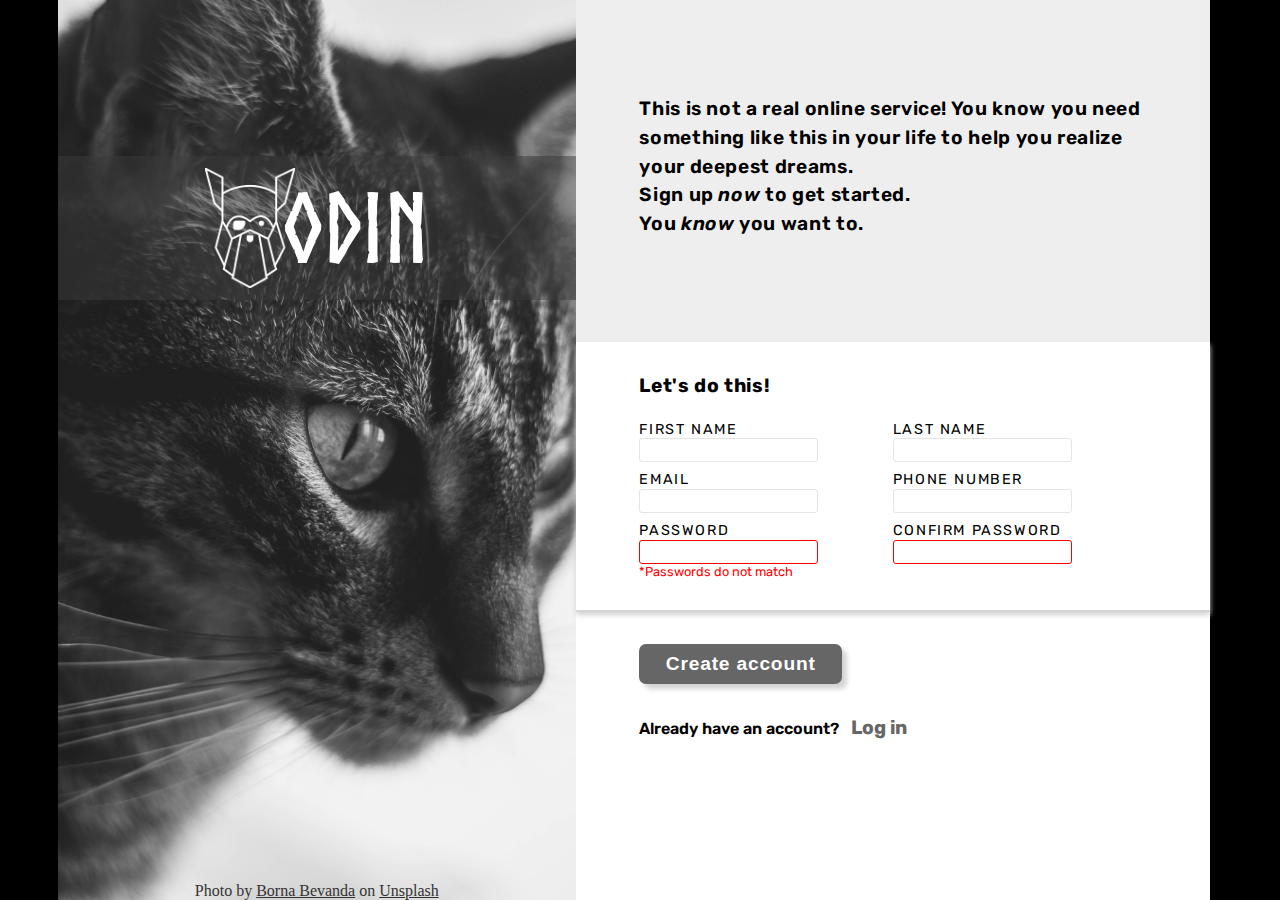
==== log_in.html @ 0611489b "Finish page styling" ====
<!DOCTYPE html>
<html lang="en">
<head>
    <meta charset="UTF-8">
    <meta name="viewport" content="width=device-width, initial-scale=1.0">
    <title>Sign Up</title>
    <link rel="stylesheet" href="style.css">
    <script src="main.js"></script>
    <link rel="stylesheet" href="https://fonts.googleapis.com/css2?family=Rubik">
    <link rel="icon" sizes="180x180" href="apple-touch-icon.png">
    <!-- <link rel="apple-touch-icon" sizes="180x180" href="apple-touch-icon.png">
    <link rel="icon" type="image/png" sizes="32x32" href="favicon-32x32.png">
    <link rel="icon" type="image/png" sizes="16x16" href="favicon-16x16.png">
    <link rel="manifest" href="site.webmanifest"> -->
</head>
<body>
    <div id="main_container">
        <div id="left_panel">
            <div id="logo_container">
                <div id="logo">
                    <img src="Images/odin-lined.png" alt="Odin Logo" id="logo_image">
                </div>
                <div id="logo_text">
                    <p>ODIN</p>
                </div>
            </div>
            <div id="image_info">
                Photo by <a href="https://unsplash.com/@33bevanda?utm_content=creditCopyText&utm_medium=referral&utm_source=unsplash" target="_blank">Borna Bevanda</a> on <a href="https://unsplash.com/photos/gray-tabby-kitten-leaning-on-white-wall-VwqecUsYKvs?utm_content=creditCopyText&utm_medium=referral&utm_source=unsplash" target="_blank">Unsplash</a>
            </div>
        </div>
        <div id="right_panel">
            <div id="form_description">
                <p>This is not a real online service! You know you need something like this in your life to help you realize your deepest dreams.</p>
                <p>Sign up <em>now</em> to get started.</p>
                <p></p>
                <p>You <em>know</em> you want to.</p>
            </div>
            <div id="form">
                <h2>Let's do this!</h2>
                <form action="https://httpbin.org/post" method="post" id="sign_up_form">
                                <div id="form_container">
                                    <div class="input_element">
                                        <label for="first_name">FIRST NAME</label>
                                        <input type="text" name="first_name" id="first_name" minlength="3" maxlength="20" required>
                                    </div>
                                    <div class="input_element">
                                        <label for="last_name">LAST NAME</label>
                                        <input type="text" name="last_name" id="last_name" minlength="3" maxlength="30" required>
                                    </div>
                                    <div class="input_element">
                                        <label for="email">EMAIL</label>
                                        <input type="email" name="email" id="email" required>
                                    </div>
                                    <div class="input_element">
                                        <label for="phone">PHONE NUMBER</label>
                                        <input type="tel" name="phone" id="phone">
                                    </div>
                                    <div class="input_element">
                                        <label for="pass_1">PASSWORD</label>
                                        <input type="password" class="error" name="pass_1" id="pass_1" required minlength="8" maxlength="20">
                                    </div>
                                    <div class="input_element">
                                        <label for="pass_2">CONFIRM PASSWORD</label>
                                        <input type="password" class="error" name="pass_2" id="pass_2" required minlength="8" maxlength="20">
                                    </div>
                                    <div id="not_match">*Passwords do not match</div>
                                </div>
                    </form>
            </div>
            <div id="submit_section">
                <button type="submit" form="sign_up_form" id="submit_button">Create account</button>
                <p id="already">Already have an account?<a href="log_in.html" id="log_in">Log in</a></p>
                
            </div>
        </div>
    </div>
</body>
</html>
---- style.css ----
/* Reset and base styles  */
* {
	padding: 0px;
	margin: 0px;
	border: none;
}

*,
*::before,
*::after {
	box-sizing: border-box;
}

/* Links */

a, a:link, a:visited  {
    text-decoration: none;
}

a:hover  {
    text-decoration: none;
}

/* Body and main container style */
body {
    background-color: #000;
    height: 100vh;
    min-width: 1000px;
    width: 90vw;
}

#main_container {
    width: 100%;
    height: 100%;
    margin: 0 5%;
    display: flex;
    flex-direction: row;
}

/* Left panel (logo part) style */
@font-face {
    font-family: Norse-Bold;
    src: url(Fonts/Norse-Bold.otf);
}
#left_panel {
    width: 45%;
    background-image: url("Images/main_img_2.jpg");
    background-size: cover;
    display: flex;
    flex-direction: column;
    justify-content: space-between;
}

#logo_container {
    margin-top: 30%;
    display: flex;
    flex-direction: row;
    justify-content: center;
    align-items: center;
    background-color: rgba(58, 58, 58, 0.5);
}

#logo {
    width: 15%;
    height: 9rem;
}

#logo_image {
    /* width: 100%; */
    height: 7.5rem;
    margin: 0.75rem auto;
}

#logo_text p {
    font-family: Norse-Bold;
    font-size: 6rem;
    color: #fff;
}

#image_info {
    text-align: center;
    color: #333;
}

#image_info a {
    color: #333;
    text-decoration: underline;
}

/* Right panel (sign up form) style */
#right_panel {
    width: 55%;
    background-color: #fff;
    display: flex;
    flex-direction: column;
    justify-content: space-evenly;
}

#right_panel div {
    font-family: Rubik, Arial, Helvetica, sans-serif;
}

#form_description {
    padding: 15% 10%;
    height: 38%;
    background-color: #eee;
    font-size: 1.2rem;
    font-weight: 600;
    letter-spacing: 0.04rem;
    line-height: 1.5em;
}

#form {
    height: 30%;
    padding: 5% 10%;
    border-bottom: lightgray 2px solid;
    box-shadow: lightgray 0 3px 5px;
}

#form h2 {
    font-size: 1.2rem;
    letter-spacing: 0.04rem;
    margin-bottom: 1rem;
}

#form_container {
    display: flex;
    flex-direction: row;
    flex-wrap: wrap;
    justify-content: space-between;
}

.input_element {
    width: 50%;
}

#form label {
    font-size: 0.9rem;
    letter-spacing: 0.1rem;
    display: block;
    margin: 0.5rem 0 0 0;
}

#form input {
    height: 1.5rem;
    border: #e5e5e5 1px solid;
    border-radius: 3px;
    margin: 0.05rem 0;
}

#form .error {
    border: red 1px solid;
}

#form input:focus {
    border: none;
    outline: blue 1px solid;;
    box-shadow: lightgray 5px 5px 5px;
}

#not_match {
    color: red;
    font-size: 0.8rem;
}

#submit_section {
    height: 32%;
    padding: 5% 10%;
}

#submit_button {
    background-color: #666;
    width:40%;
    height: 18%;
    color: #fff;
    font-size: 1.2rem;
    font-weight: 600;
    letter-spacing: 0.05rem;
    border-radius: 7px;
    box-shadow: lightgray 5px 5px 5px;
}

#submit_section p {
    margin-top: 2rem;
    font-weight: 600;
}

#submit_section a {
    margin-left: 0.7rem;
    font-size: 120%;
    font-weight: bold;
    color: #666;
}
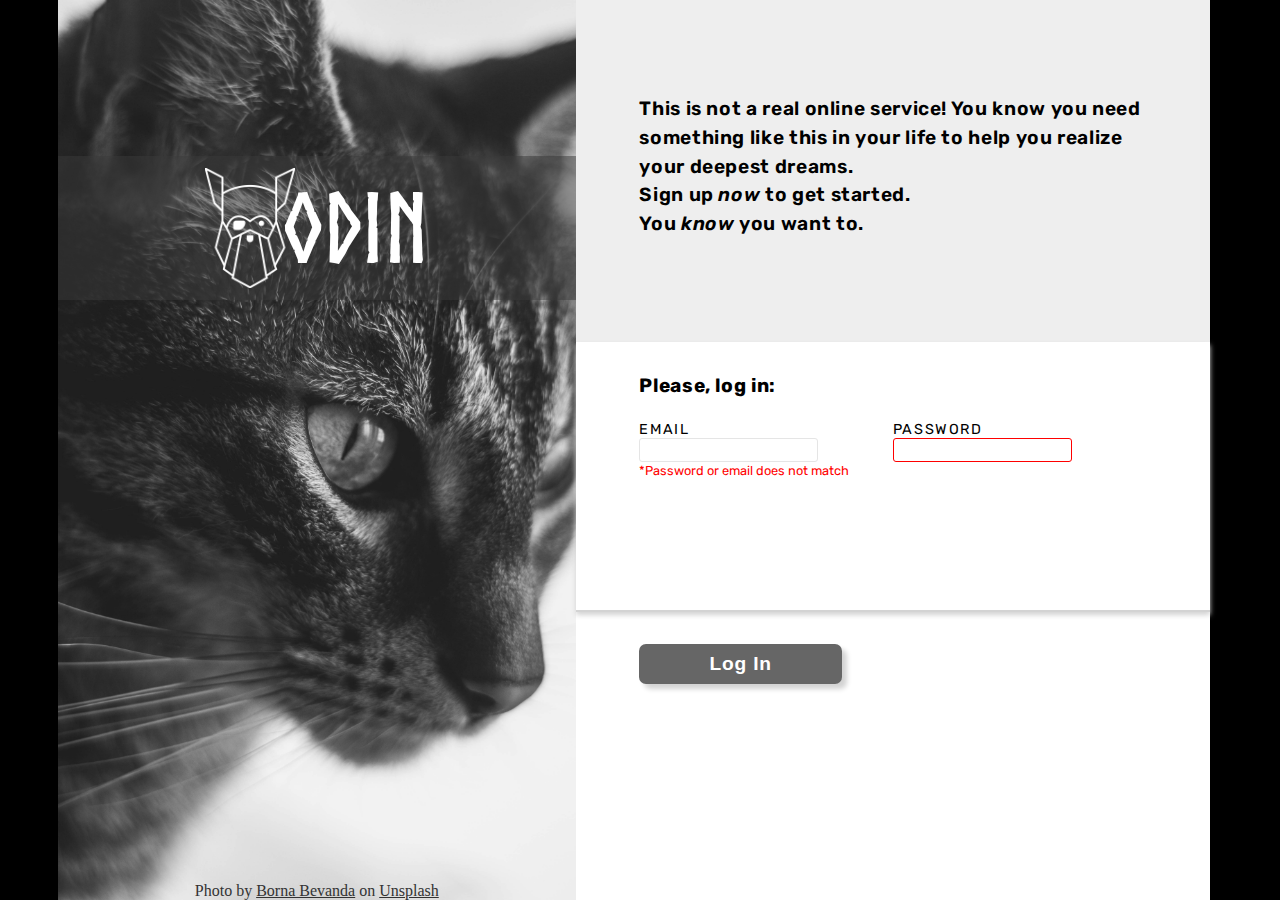
==== commit d3d504b7: "Add min width and height, also add Log In page" ====
--- a/log_in.html
+++ b/log_in.html
@@ -3,7 +3,7 @@
 <head>
     <meta charset="UTF-8">
     <meta name="viewport" content="width=device-width, initial-scale=1.0">
-    <title>Sign Up</title>
+    <title>Log In</title>
     <link rel="stylesheet" href="style.css">
     <script src="main.js"></script>
     <link rel="stylesheet" href="https://fonts.googleapis.com/css2?family=Rubik">
@@ -36,40 +36,40 @@
                 <p>You <em>know</em> you want to.</p>
             </div>
             <div id="form">
-                <h2>Let's do this!</h2>
+                <h2>Please, log in:</h2>
                 <form action="https://httpbin.org/post" method="post" id="sign_up_form">
                                 <div id="form_container">
-                                    <div class="input_element">
+                                    <!-- <div class="input_element">
                                         <label for="first_name">FIRST NAME</label>
                                         <input type="text" name="first_name" id="first_name" minlength="3" maxlength="20" required>
                                     </div>
                                     <div class="input_element">
                                         <label for="last_name">LAST NAME</label>
                                         <input type="text" name="last_name" id="last_name" minlength="3" maxlength="30" required>
-                                    </div>
+                                    </div> -->
                                     <div class="input_element">
                                         <label for="email">EMAIL</label>
                                         <input type="email" name="email" id="email" required>
                                     </div>
-                                    <div class="input_element">
+                                    <!-- <div class="input_element">
                                         <label for="phone">PHONE NUMBER</label>
                                         <input type="tel" name="phone" id="phone">
-                                    </div>
+                                    </div> -->
                                     <div class="input_element">
                                         <label for="pass_1">PASSWORD</label>
                                         <input type="password" class="error" name="pass_1" id="pass_1" required minlength="8" maxlength="20">
                                     </div>
-                                    <div class="input_element">
+                                    <!-- <div class="input_element">
                                         <label for="pass_2">CONFIRM PASSWORD</label>
                                         <input type="password" class="error" name="pass_2" id="pass_2" required minlength="8" maxlength="20">
-                                    </div>
-                                    <div id="not_match">*Passwords do not match</div>
+                                    </div> -->
+                                    <div id="not_match">*Password or email does not match</div>
                                 </div>
                     </form>
             </div>
             <div id="submit_section">
-                <button type="submit" form="sign_up_form" id="submit_button">Create account</button>
-                <p id="already">Already have an account?<a href="log_in.html" id="log_in">Log in</a></p>
+                <button type="submit" form="sign_up_form" id="submit_button">Log In</button>
+                <!-- <p id="already">Already have an account?<a href="log_in.html" id="log_in">Log in</a></p> -->
                 
             </div>
         </div>
--- a/style.css
+++ b/style.css
@@ -24,6 +24,7 @@
 /* Body and main container style */
 body {
     background-color: #000;
+    min-height: 900px;
     height: 100vh;
     min-width: 1000px;
     width: 90vw;
